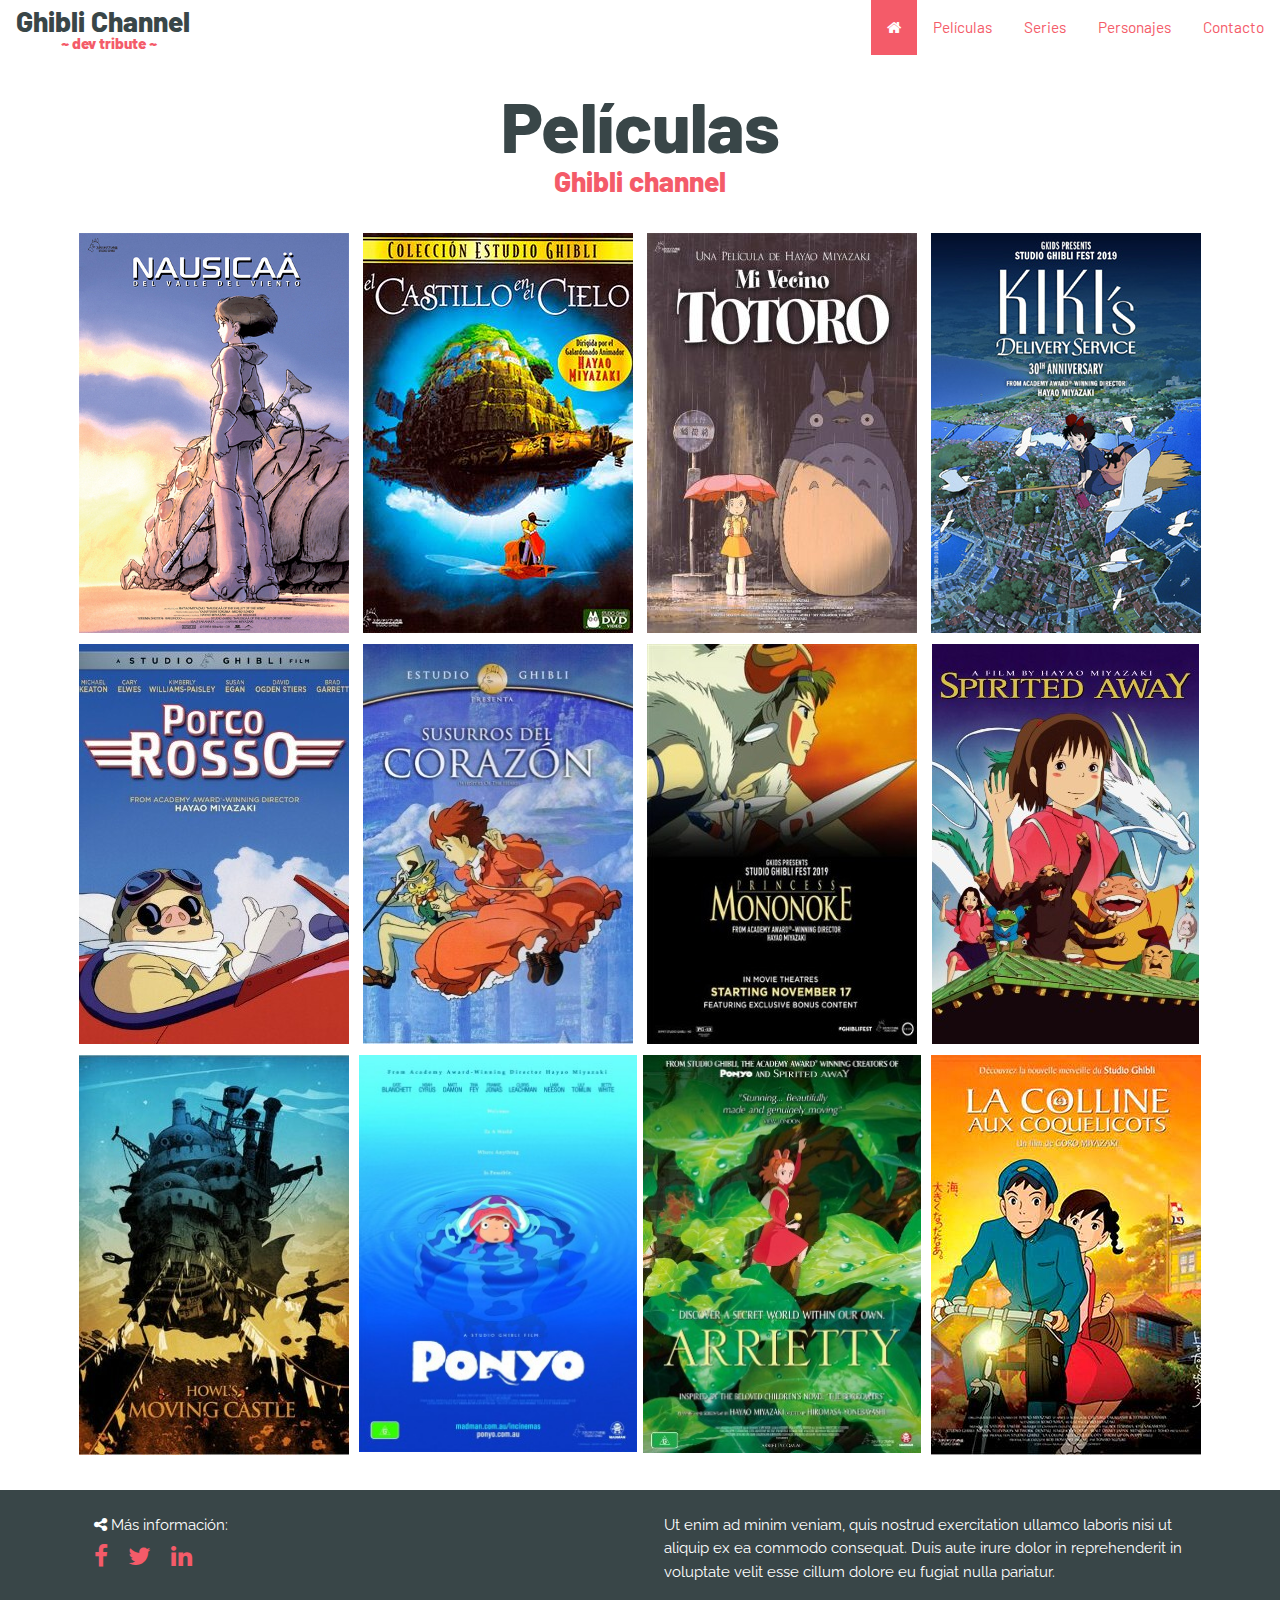
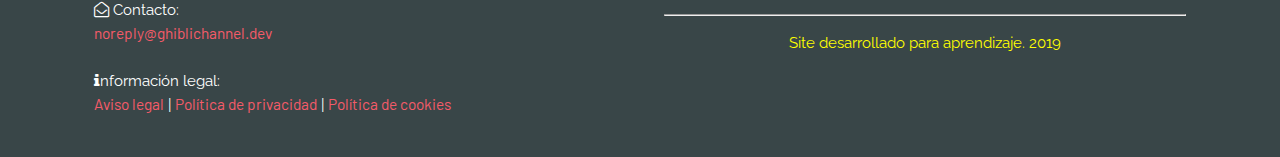
==== index.html @ 2146cb39 "Mojoras página movie" ====
<!DOCTYPE html>
<html lang="es_ES">

<head>
    <meta charset="UTF-8">
    <meta name="viewport" content="width=device-width, initial-scale=1.0">
    <meta name="description" content="Site para práctica 2. Bootcamp fullstack Keepcoding. For Educational Purposes Only" />
    <meta author="Miguel Ángel Cárdenas | Nexus Code">
    <title>Home - Ghibli Channel - A little Tribute For Educational Purposes Only</title>
    <link href="https://fonts.googleapis.com/css?family=Raleway" rel="stylesheet">
    <link href="https://fonts.googleapis.com/css?family=Barlow" rel="stylesheet">
    <link rel="stylesheet" type="text/css" href="assets/css/reset.css">
    <link rel="stylesheet" type="text/css" href="assets/css/app.css">
    <link rel="stylesheet" type="text/css" href="assets/css/nav.css">
    <link rel="stylesheet" type="text/css" href="assets/css/movies-grid.css">
    <link rel="stylesheet" href="https://cdnjs.cloudflare.com/ajax/libs/font-awesome/4.7.0/css/font-awesome.min.css" integrity="sha256-eZrrJcwDc/3uDhsdt61sL2oOBY362qM3lon1gyExkL0=" crossorigin="anonymous" />
    <link rel="icon" type="image/png" href="assets/images/favicon.png">
</head>

<body>
    <nav class="navbar">
        <div class="logo"><a href="index.html" title="Ir a home">Ghibli Channel<span>~ dev tribute ~</span></a></div>

        <input type="checkbox" id="burger-checkbox">
        <label for="burger-checkbox" class="burger-label"></label>

        <ul class="navbar-list">
            <li class="navbar-item"><a href="#" class="active"><i class="fa fa-home" aria-hidden="true"></i></a></li>
            <li class="navbar-item"><a href="#">Películas</a></li>
            <li class="navbar-item"><a href="#">Series</a></li>
            <li class="navbar-item"><a href="#">Personajes</a></li>
            <li class="navbar-item"><a href="#">Contacto</a></li>
        </ul>
    </nav>

    <header>
        <h1 class="pt-10">Películas<span>Ghibli channel</span></h1>
    </header>

    <main>
        <section>
            <div class="container-pics">
              <div class="img-grid index">
                <a href="movie.html" title="Nausicaä del Valle del Viento - 1984"><img src="assets/movies/1.jpg" alt=""></a>
                <a href="movie.html" title="El castillo en el cielo - 1986"><img src="assets/movies/2.jpg" alt=""></a>
                <a href="movie.html" title="Mi vecino Totoro - 1988"><img src="assets/movies/3.jpg" alt=""></a>
                <a href="movie.html" title="Kiki: entregas a domicilio - 1989"><img src="assets/movies/4.jpg" alt=""></a>
                <a href="movie.html" title="Porco Rosso - 1992"><img src="assets/movies/5.jpg" alt=""></a>
                <a href="movie.html" title="Susurros del corazón - 1995"><img src="assets/movies/6.jpg" alt=""></a>
                <a href="movie.html" title="La princesa Mononoke - 1997"><img src="assets/movies/7.jpg" alt=""></a>
                <a href="movie.html" title="El viaje de Chihiro - 2001"><img src="assets/movies/8.jpg" alt=""></a>
                <a href="movie.html" title="El castillo ambulante - 2004"><img src="assets/movies/9.jpg" alt=""></a>
                <a href="movie.html" title="Ponyo en el acantilado - 2008"><img src="assets/movies/10.jpg" alt=""></a>
                <a href="movie.html" title="Arrietty y el mundo de los diminutos - 2010"><img src="assets/movies/11.jpg" alt=""></a>
                <a href="movie.html" title="La colina de las amapolas - 2011"><img src="assets/movies/12.jpg" alt=""></a>
              </div>
            </div>
        </section>
    </main>

    <footer>
        <section>
            <div>
                <h4><i class="fa fa-share-alt" aria-hidden="true"></i> Más información:</h4>
                <ul id="social-list">
                    <li><a href="#"><i class="fa fa-facebook" aria-hidden="true"></i></a></li>
                    <li><a href="#"><i class="fa fa-twitter" aria-hidden="true"></i></a></li>
                    <li><a href="#"><i class="fa fa-linkedin" aria-hidden="true"></i></a></li>
                </ul>
                <br>
                <h4><i class="fa fa-envelope-open-o" aria-hidden="true"></i> Contacto:</h4>
                <p><a href="mailto:noreply@ghiblichannel.dev"> noreply@ghiblichannel.dev</a></p>
                <br>
                <h4><i class="fa fa-info" aria-hidden="true"></i>nformación legal:</h4>
                <p><a href="#">Aviso legal</a>&nbsp;|&nbsp;<a href="#">Política de privacidad</a>&nbsp;|&nbsp;<a href="#">Política de cookies</a></p>
                <p></p>
            </div>
            <div>
                <p>Ut enim ad minim veniam,
                    quis nostrud exercitation ullamco laboris nisi ut aliquip ex ea commodo
                    consequat. Duis aute irure dolor in reprehenderit in voluptate velit esse
                    cillum dolore eu fugiat nulla pariatur. </p>
                <br>
                <hr>
                <p>Site desarrollado para aprendizaje. 2019</p>
            </div>
        </section>
    </footer>
</body>

</html>
---- assets/css/app.css ----
/*
1. Definitions;
2. HTML basics
3. styles
4. movies
5. footer

theme colors tests: https://coolors.co/114b5f-456990-e4fde1-f45b69-6b2737
*/

:root {
  --font-size: 14px;
  --primary-color:  #394648;
  --secondary-color: #456990;
  --highlight-color: #F45B69;
  --highlight-color-hover: #6B2737;
  --bg-color: #fff;
  --max-width: 1140px;
}

/* 2. HTML basics*/

clearfix::after {content: ""; clear: both;display: block;}

body {
  background-color: var(--bg-color);
  color: var(--primary-color);
  font-family: 'Raleway', sans-serif;
  font-size: calc(var(--font-size)*1.1);
  font-weight: 400;
  line-height: 1.5;
}

h1, h2, h3{
  font-family: 'Barlow';
  text-align: center;
  line-height: 100%;
}

h1 {
  font-size: calc(var(--font-size) * 2.8);
  font-weight: 800;
}

h1 span {
  color: var(--highlight-color);
  display: block;
  font-size: calc(var(--font-size)*1.2);
  margin-top: -14px;
}


h2 {
  background-color: var(--secondary-color);
  color: var(--bg-color);
  font-size: calc(var(--font-size)*1.25);
  padding: 1rem; 
  vertical-align: middle;
}

h3 {
  color: var(--secondary-color);
  font-size: calc(var(--font-size)*1.25);
  font-weight: 800;
  padding: 1rem; 
}

@media (min-width: 750px) {
  h1 { font-size: calc(var(--font-size) * 5); }
  h1 span { font-size: calc(var(--font-size) * 2); }
  h2, h3  { font-size: calc(var(--font-size) * 2.5); }
}


a {
  color: var(--highlight-color);
  font-family: 'Barlow';
  text-decoration: none;
}

a:hover {
  color: var(--highlight-hover-color);
}

header, main {
  max-width: var(--max-width);
  margin: 0 auto;
  margin-bottom: 12px;
}


/* 3 My styles */
main {
  margin: 0 auto;
  max-width: var(--max-width);
}

.main-movie section {

  margin-bottom: 4vh;

}

.pt-10 {
  padding-top: 10vh;
}
.div-presentation{
  text-align: center;
}


.div-presentation img{
  width: 100%;
}

.container {
  display: flex;
  flex-direction: column;
  flex-wrap: wrap ;
}


@media (min-width: 640px) {
  .container {
    align-items: stretch;
    align-self:  center;
    flex-direction: row;    
  }

  .container-color {
    background-color: var(--secondary-color);
  }

  .container div {
    flex: 0.5;
    padding: 1.5rem;
  }
}

.a-right {
  text-align: right;
  padding-right: .5rem
}

ul li {
  display:inline;
}

ul#social-list li {
  font-size: calc(var(--font-size)*1.75);
  padding-right: 1rem;
}

ul#breadcrumbs {
  text-align: right;
  padding: .75rem
}

ul#breadcrumbs li+li:before {
  content: "/\00a0";
}

ul#breadcrumbs li:last-child {
  font-weight: 600;
}


/* 4. movies */

.poster {
  text-align: center;
}

.poster img {
    box-shadow: 10px 10px 5px 0px rgba(50, 50, 50, 1);
    border: 2px solid var(--bg-color);
}

@media (min-width: 640px) {
  .poster {
    margin: 24px 0;
  }
}

video {
  width: 100%;
  height: auto;
}

table {
  color: #000;
}

table tr th {
  font-weight: bold;
  text-align: left;
}

/* 5. footer */

footer {
  background-color: var(--primary-color);
  color: var(--bg-color);
  margin-top: 1.5rem;
}

footer section {
  display: flex;
  flex-direction: column;
  margin: 0 auto;
  max-width: var(--max-width);
}

@media (min-width: 640px) {
   footer section {
    flex-direction: row;
  }
}

footer section div {
  flex: 1;
  padding: 1.5rem;
}

footer p:last-child {
  text-align: center;
  color: yellow;
  margin: 1rem 0;
}
---- assets/css/nav.css ----
/* navbar */
/* Adapto el código de clase */

.navbar {
  background-color: var(--bg-color);
  width: 100%;
  position: fixed;
  top: 0;
  z-index: 1;

  display: flex;
  align-items: center;
}

.navbar-list {
  list-style-type: none;
  margin: 0;

  flex: 1 100%;
  display: flex;
  justify-content: flex-end;
}

.navbar-item > a {
  text-decoration: none;
  color: var(--highlight-color);
  padding: 1rem;
  display: block;
}

.navbar-item > a:hover {
  color: var(--bg-color);
  background-color: var(--highlight-color);
  transition: all 1s ease-in;
}

.navbar-item a.active {
  color: var(--bg-color);
  background-color: var(--highlight-color);
}

.logo {
  flex-shrink: 0;
  flex-grow: 1;
  flex: 220px;
  margin-left: 1rem;
}

.logo a {
  color: var(--primary-color);
  font-size: calc(var(--font-size) * 2);
  font-weight: 800;
}

.logo a span {
  color: var(--highlight-color);
  display: block;
  font-size: calc(var(--font-size)*1.1);
  margin-top: -10px;
  text-align: center;
}

#burger-checkbox {
  display: none;
}

@media all and (max-width: 768px) {
  .navbar {
    width: 40%;
  }

  .navbar-list {
    display: none;
    flex-direction: column;
    margin-top: 51px;
    height: 100vh;
    justify-content: flex-start;
    background-color: var(--highlight-color);
    padding-left: 0;
  }
  
  .navbar-list li a {
    color: var(--bg-color);
    text-align: center;
  }

  .navbar .logo {
    position: fixed;
    top: 0;
    left: 0;
    width: 100%;
    text-align: center;
    background-color: var(--bg-color);
    margin: 0;
  }

  .navbar .logo a {
    font-size: calc(var(--font-size) * 1.8);
  }

  #burger-checkbox {
    z-index: 3;
    position: absolute;
    top: 0;
    left: 0;
    width: 51px;
    height: 51px;
    opacity: 0;
  }

  #burger-checkbox:checked ~ .navbar-list {
    display: inherit;
  }
  
  .burger-label {
    z-index: 3;
    position: absolute;
    top: 0;
    left: 0;
    width: 51px;
    height: 51px;
    font-size: 42px;
  }

  .burger-label:before {
    content: "";
    position: absolute;
    background: gray;
    width: 1em;
    height: .15em;
    left: .1em;
    top: .25em;
    box-shadow:
      0 .25em 0 0 gray,
      0 .5em 0 0 gray;
  }  
}
---- assets/css/movies-grid.css ----
/* movies grid  
   fuente: https://codepen.io/d_coll/pen/mpoMJw
*/
.container-pics {
  margin: auto;
  border: var(--bg-color) solid 5px;
  background: var(--bg-color);
}

.container-pics h3 {
  font-size: calc(var(--font-size)*2);
  padding: calc(var(--font-size)*2.5);

}

/* make images fill their container*/
.container-pics img {
  max-width: 100%;
}

.container-pics img:hover {
  box-shadow: 10px 10px 5px 0px rgba(50, 50, 50, 1);
  border: 1px solid var(--bg-color);
  transform: scale(1.5);
}

/* CSS Grid*/
.img-grid {
  align-items: stretch;
  display: grid;
  grid-template-columns: repeat(1, 1fr);
  grid-gap: 5px;
  text-align: center;
}

/* Media Query for changing grid on bigger screens*/

/* Bigger than Phones(tablet) */
@media only screen and (min-width: 750px) {
  .img-grid {
    grid-template-columns: repeat(2, 1fr);
  }
}

/* Bigger than Phones(laptop / desktop) */
@media only screen and (min-width: 970px) {
  .img-grid {
    grid-template-columns: repeat(4, 1fr);
  }
}


/* Ver https://codepen.io/shimdim/pen/NjyNNb; */
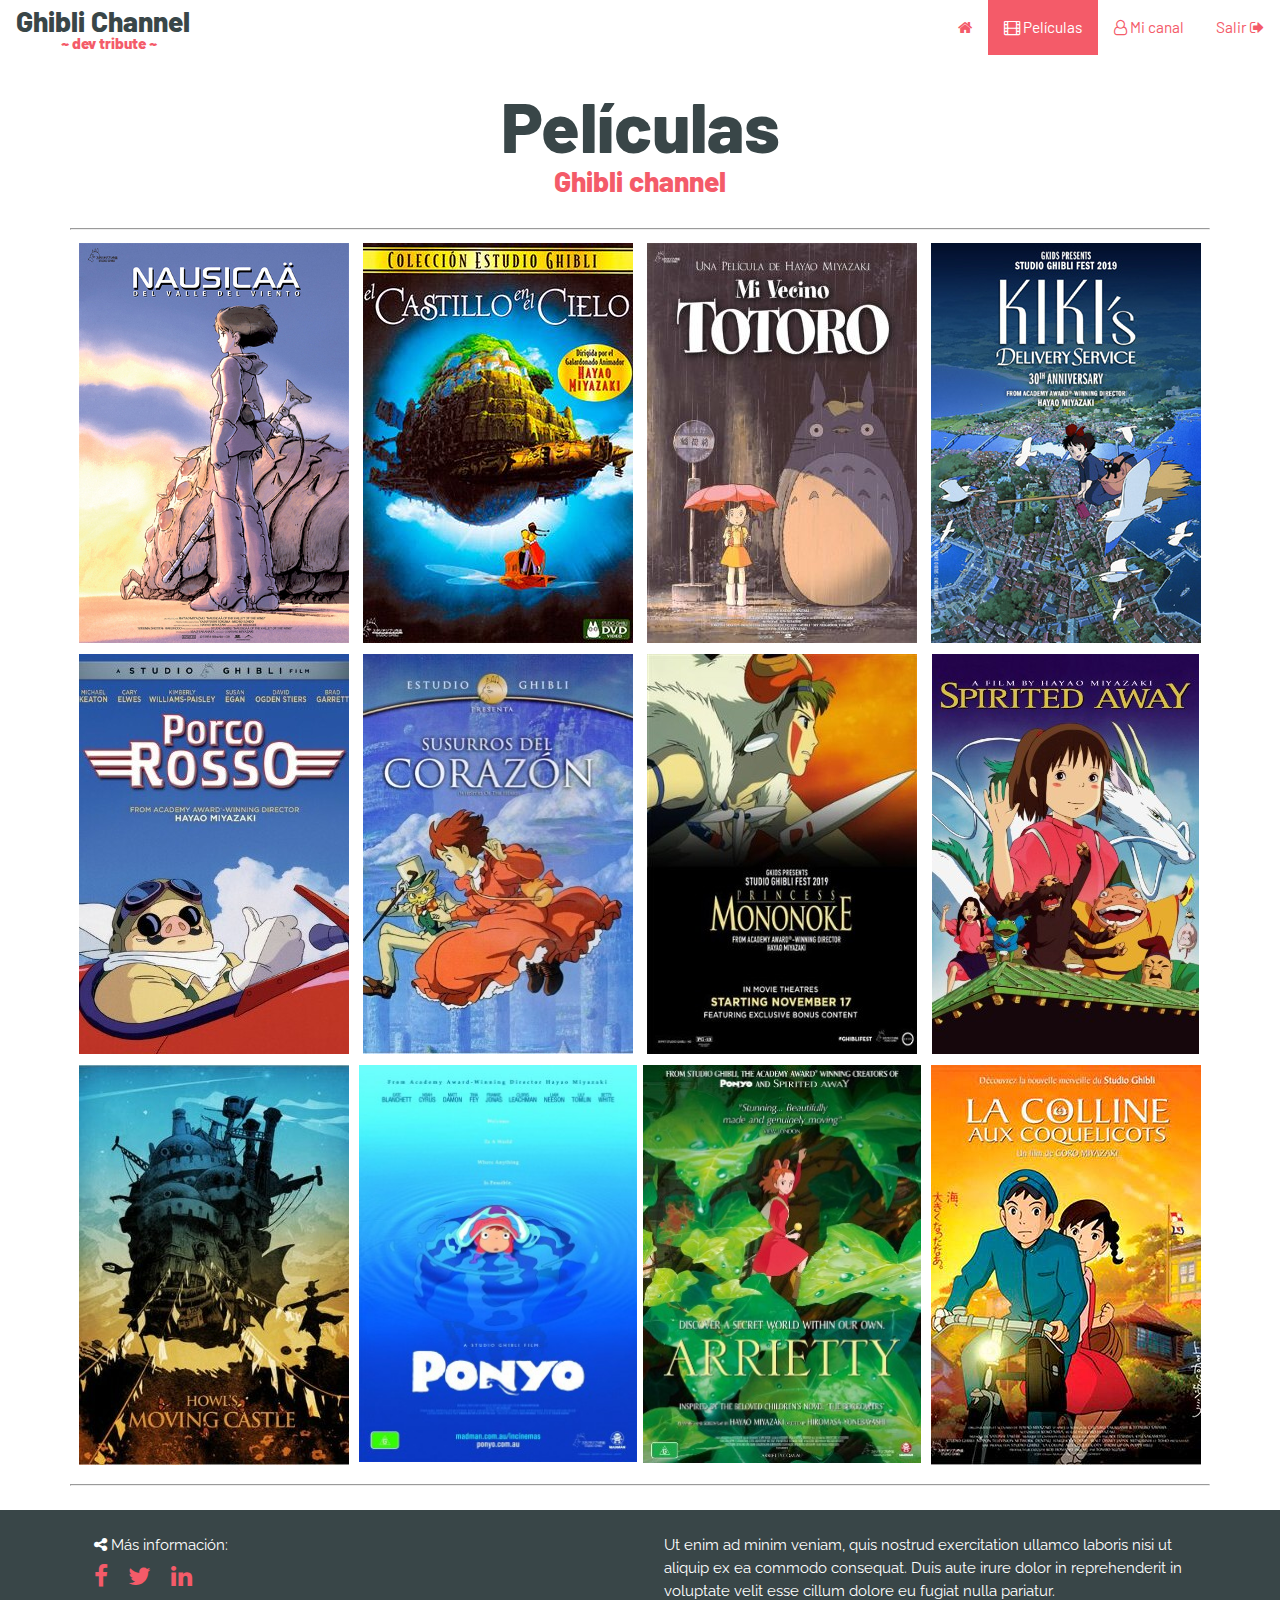
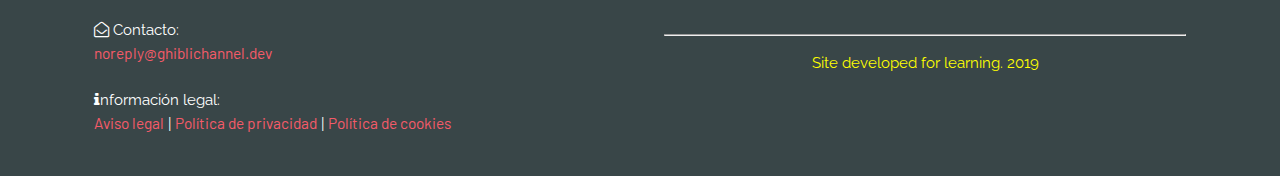
==== commit 5e6f0a3a: "ajuestes menores, ppalmente en menú" ====
--- a/index.html
+++ b/index.html
@@ -25,20 +25,22 @@
         <label for="burger-checkbox" class="burger-label"></label>
 
         <ul class="navbar-list">
-            <li class="navbar-item"><a href="#" class="active"><i class="fa fa-home" aria-hidden="true"></i></a></li>
-            <li class="navbar-item"><a href="#">Películas</a></li>
-            <li class="navbar-item"><a href="#">Series</a></li>
-            <li class="navbar-item"><a href="#">Personajes</a></li>
-            <li class="navbar-item"><a href="#">Contacto</a></li>
-        </ul>
+            <li class="navbar-item"><a href="index.html"><i class="fa fa-home" aria-hidden="true"></i></a></li>
+            <li class="navbar-item"><a href="#" class="active"><i class="fa fa-film" aria-hidden="true"></i> Películas</a></li>
+            <li class="navbar-item"><a href="#"><i class="fa fa-user-o" aria-hidden="true"></i> Mi canal</a></li>
+            <li class="navbar-item"><a href="login.html" title="Cerrar sesión">Salir <i class="fa fa-sign-out" aria-hidden="true"></i> </a></li>
+        </ul> 
     </nav>
 
     <header>
         <h1 class="pt-10">Películas<span>Ghibli channel</span></h1>
+
+        <p></p>
     </header>
 
     <main>
         <section>
+            <hr>
             <div class="container-pics">
               <div class="img-grid index">
                 <a href="movie.html" title="Nausicaä del Valle del Viento - 1984"><img src="assets/movies/1.jpg" alt=""></a>
@@ -55,6 +57,8 @@
                 <a href="movie.html" title="La colina de las amapolas - 2011"><img src="assets/movies/12.jpg" alt=""></a>
               </div>
             </div>
+            <hr>
+            
         </section>
     </main>
 
@@ -82,7 +86,7 @@
                     cillum dolore eu fugiat nulla pariatur. </p>
                 <br>
                 <hr>
-                <p>Site desarrollado para aprendizaje. 2019</p>
+                <p>Site developed for learning. 2019</p>
             </div>
         </section>
     </footer>
--- a/assets/css/app.css
+++ b/assets/css/app.css
@@ -72,6 +72,12 @@
   h2, h3  { font-size: calc(var(--font-size) * 2.5); }
 }
 
+@media (max-width: 970px) {
+
+  hr {display: none;}
+}
+
+
 
 a {
   color: var(--highlight-color);
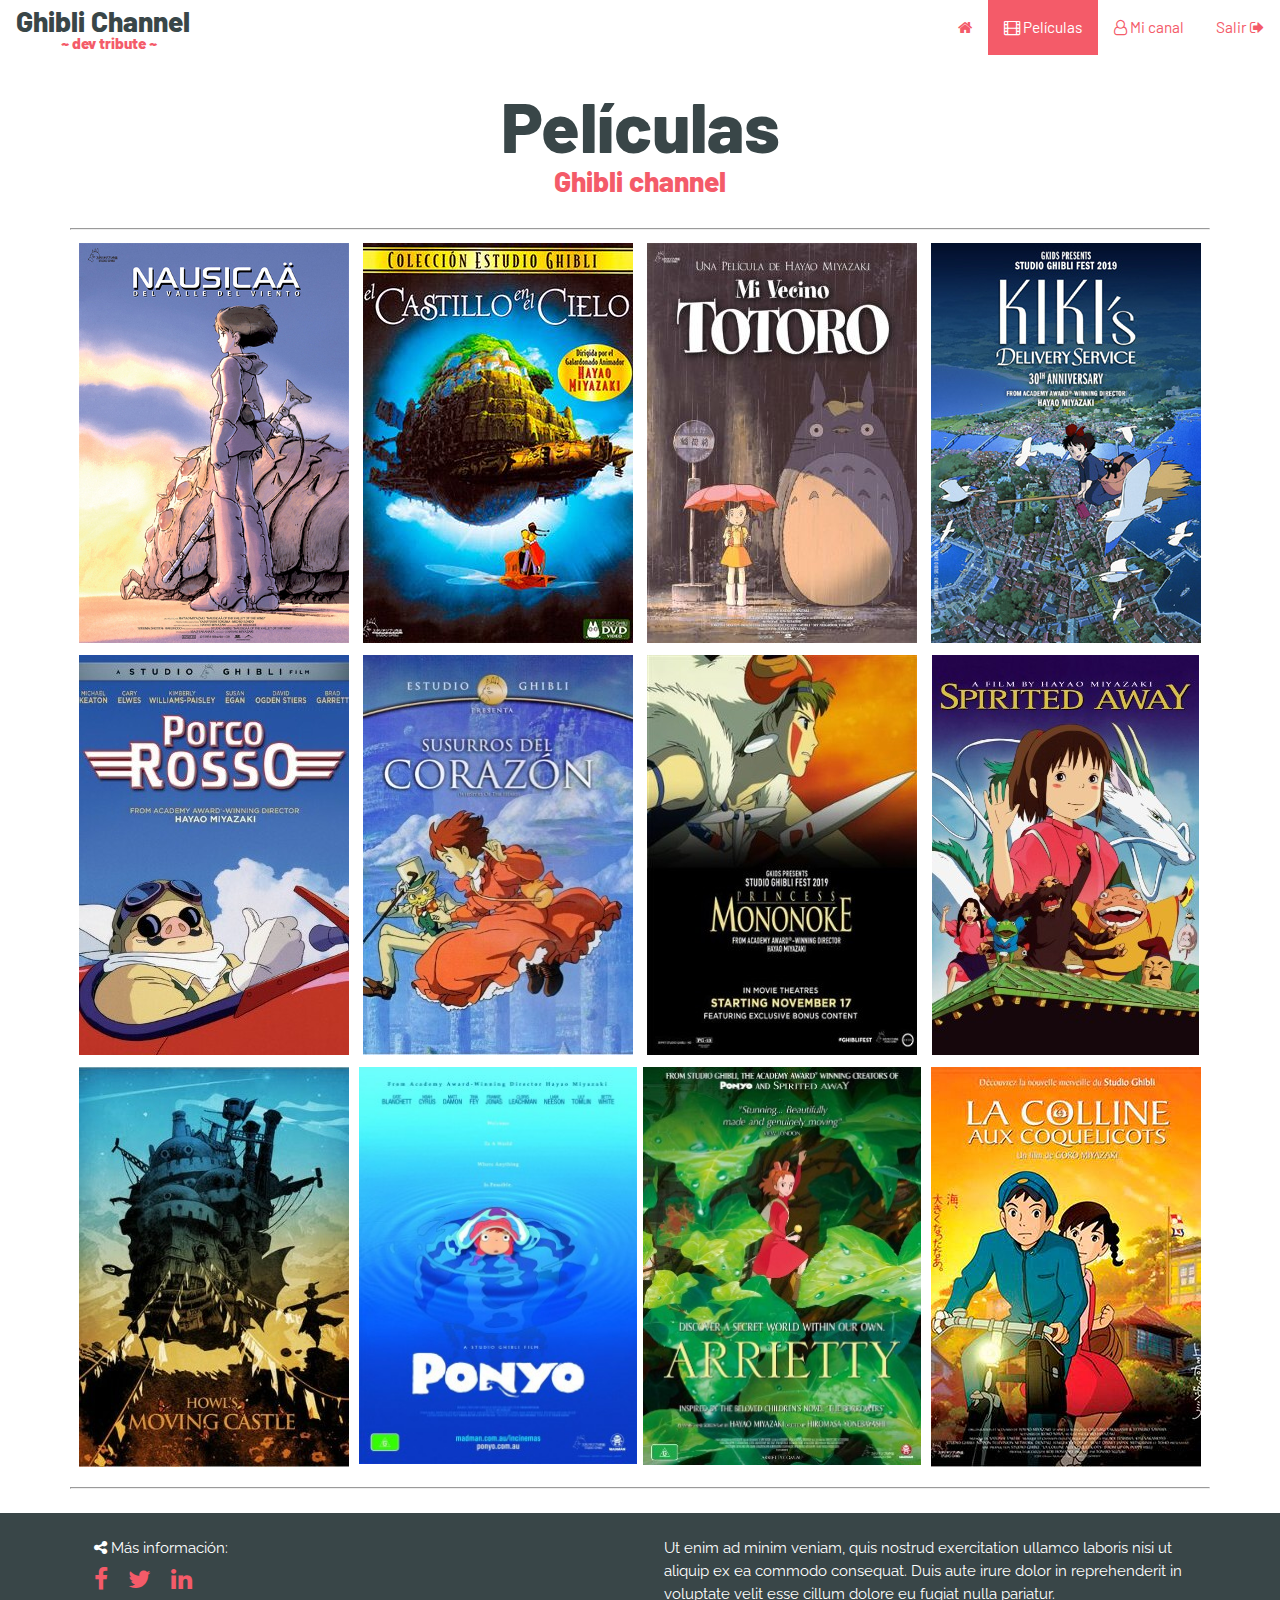
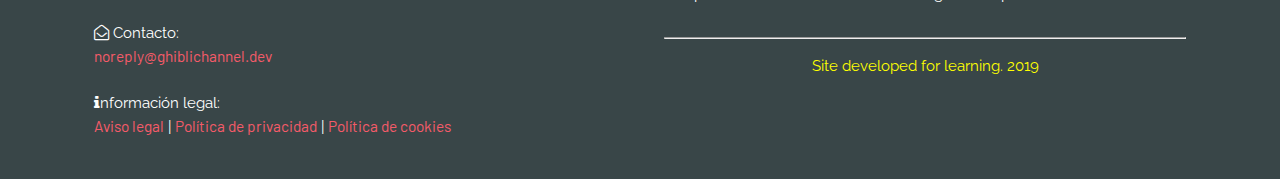
==== commit 05de283c: "efecto hover en grid de películas" ====
--- a/index.html
+++ b/index.html
@@ -20,48 +20,77 @@
 <body>
     <nav class="navbar">
         <div class="logo"><a href="index.html" title="Ir a home">Ghibli Channel<span>~ dev tribute ~</span></a></div>
-
         <input type="checkbox" id="burger-checkbox">
         <label for="burger-checkbox" class="burger-label"></label>
-
         <ul class="navbar-list">
             <li class="navbar-item"><a href="index.html"><i class="fa fa-home" aria-hidden="true"></i></a></li>
             <li class="navbar-item"><a href="#" class="active"><i class="fa fa-film" aria-hidden="true"></i> Películas</a></li>
             <li class="navbar-item"><a href="#"><i class="fa fa-user-o" aria-hidden="true"></i> Mi canal</a></li>
             <li class="navbar-item"><a href="login.html" title="Cerrar sesión">Salir <i class="fa fa-sign-out" aria-hidden="true"></i> </a></li>
-        </ul> 
+        </ul>
     </nav>
-
     <header>
         <h1 class="pt-10">Películas<span>Ghibli channel</span></h1>
-
         <p></p>
     </header>
-
     <main>
         <section>
             <hr>
             <div class="container-pics">
-              <div class="img-grid index">
-                <a href="movie.html" title="Nausicaä del Valle del Viento - 1984"><img src="assets/movies/1.jpg" alt=""></a>
-                <a href="movie.html" title="El castillo en el cielo - 1986"><img src="assets/movies/2.jpg" alt=""></a>
-                <a href="movie.html" title="Mi vecino Totoro - 1988"><img src="assets/movies/3.jpg" alt=""></a>
-                <a href="movie.html" title="Kiki: entregas a domicilio - 1989"><img src="assets/movies/4.jpg" alt=""></a>
-                <a href="movie.html" title="Porco Rosso - 1992"><img src="assets/movies/5.jpg" alt=""></a>
-                <a href="movie.html" title="Susurros del corazón - 1995"><img src="assets/movies/6.jpg" alt=""></a>
-                <a href="movie.html" title="La princesa Mononoke - 1997"><img src="assets/movies/7.jpg" alt=""></a>
-                <a href="movie.html" title="El viaje de Chihiro - 2001"><img src="assets/movies/8.jpg" alt=""></a>
-                <a href="movie.html" title="El castillo ambulante - 2004"><img src="assets/movies/9.jpg" alt=""></a>
-                <a href="movie.html" title="Ponyo en el acantilado - 2008"><img src="assets/movies/10.jpg" alt=""></a>
-                <a href="movie.html" title="Arrietty y el mundo de los diminutos - 2010"><img src="assets/movies/11.jpg" alt=""></a>
-                <a href="movie.html" title="La colina de las amapolas - 2011"><img src="assets/movies/12.jpg" alt=""></a>
-              </div>
+                <div class="img-grid index">
+                    <div class="movie">
+                        <a href="movie.html" title=""><img src="assets/movies/1.jpg" alt=""></a>
+                        <div class="movie-info"><span>Nausicaä del Valle del Viento (1984)</span> <br> Apta para todos los públicos<br></div>
+                    </div>
+                    <div class="movie">
+                        <a href="movie.html" title=""><img src="assets/movies/2.jpg" alt=""></a>
+                        <div class="movie-info"><span>El castillo en el cielo (1986))</span> <br> Apta para todos los públicos<br></div>
+                    </div>
+                    <div class="movie">
+                        <a href="movie.html" title=""><img src="assets/movies/3.jpg" alt=""></a>
+                        <div class="movie-info"><span>Mi vecino Totoro (1988)</span> <br> Apta para todos los públicos<br></div>
+                    </div>
+                    <div class="movie">
+                        <a href="movie.html" title=""><img src="assets/movies/4.jpg" alt=""></a>
+                        <div class="movie-info"><span>Kiki: entregas a domicilio (1989)</span> <br> Apta para todos los públicos<br></div>
+                    </div>
+                    <div class="movie">
+                        <a href="movie.html" title=""><img src="assets/movies/5.jpg" alt=""></a>
+                        <div class="movie-info"><span>Porco Rosso (1992)</span> <br> Apta para todos los públicos<br></div>
+                    </div>
+                    <div class="movie">
+                        <a href="movie.html" title=""><img src="assets/movies/6.jpg" alt=""></a>
+                        <div class="movie-info"><span>Susurros del corazón (1995)</span> <br> Apta para todos los públicos<br></div>
+                    </div>
+                    <div class="movie">
+                        <a href="movie.html" title=""><img src="assets/movies/7.jpg" alt=""></a>
+                        <div class="movie-info"><span>La princesa Mononoke (1997)</span> <br> Apta para todos los públicos<br></div>
+                    </div>
+                    <div class="movie">
+                        <a href="movie.html" title=""><img src="assets/movies/8.jpg" alt=""></a>
+                        <div class="movie-info"><span>El viaje de Chihiro (2001)</span> <br> Apta para todos los públicos<br></div>
+                    </div>
+                    <div class="movie">
+                        <a href="movie.html" title=""><img src="assets/movies/9.jpg" alt=""></a>
+                        <div class="movie-info"><span>El castillo ambulante (2004)</span> <br> Apta para todos los públicos<br></div>
+                    </div>
+                    <div class="movie">
+                        <a href="movie.html" title=""><img src="assets/movies/10.jpg" alt=""></a>
+                        <div class="movie-info"><span>Ponyo en el acantilado (2008)</span> <br> Apta para todos los públicos<br></div>
+                    </div>
+                    <div class="movie">
+                        <a href="movie.html" title=""><img src="assets/movies/11.jpg" alt=""></a>
+                            <div class="movie-info"><span>Arrietty y el mundo de los diminutos (2010)</span> <br> Apta para todos los públicos<br></div>
+                        </div>
+                    <div class="movie">
+                        <a href="movie.html" title=""><img src="assets/movies/12.jpg" alt=""></a>
+                        <div class="movie-info"><span>Arrietty y el mundo de los diminutos (2011)</span> <br> Apta para todos los públicos<br></div>
+                    </div>
+                </div>
             </div>
             <hr>
-            
         </section>
     </main>
-
     <footer>
         <section>
             <div>
--- a/assets/css/app.css
+++ b/assets/css/app.css
@@ -6,7 +6,7 @@
 4. movies
 5. footer
 
-theme colors tests: https://coolors.co/114b5f-456990-e4fde1-f45b69-6b2737
+theme colors: https://coolors.co/114b5f-456990-e4fde1-f45b69-6b2737
 */
 
 :root {
--- a/assets/css/movies-grid.css
+++ b/assets/css/movies-grid.css
@@ -19,11 +19,11 @@
   max-width: 100%;
 }
 
-.container-pics img:hover {
+/*.container-pics img:hover {
   box-shadow: 10px 10px 5px 0px rgba(50, 50, 50, 1);
   border: 1px solid var(--bg-color);
   transform: scale(1.5);
-}
+}*/
 
 /* CSS Grid*/
 .img-grid {
@@ -50,5 +50,43 @@
   }
 }
 
+.movie {
+    position: relative;
+}
+
+.movie-info {
+  bottom: 0;
+  background: rgba(255, 255, 255, .4); /* var(--secondary-color);*/
+  display: none;
+  position: absolute;
+  text-align: left;
+  text-shadow: 1px 1px 2px black; 
+}
+
+.movie-info span{
+  color: var(--highlight-color);
+  font-size: calc(var(--font-size)*1.1);
+  width: inherit;
+}
+
+.movie:hover {
+  /*border: 1px solid var(--bg-color);*/
+  transform: scale(1.2);
+  z-index: 1;
+}
+
+.movie:hover .movie-info {
+  display: inherit;
+  bottom: 0;
+  padding: 24px;
+  position: absolute;
+  width: inherit;
+}
+
+
+.movie:hover img {
+  box-shadow: 10px 10px 5px 0px rgba(50, 50, 50, 1);
+  transform: scale(1.2);
+}
 
 /* Ver https://codepen.io/shimdim/pen/NjyNNb; */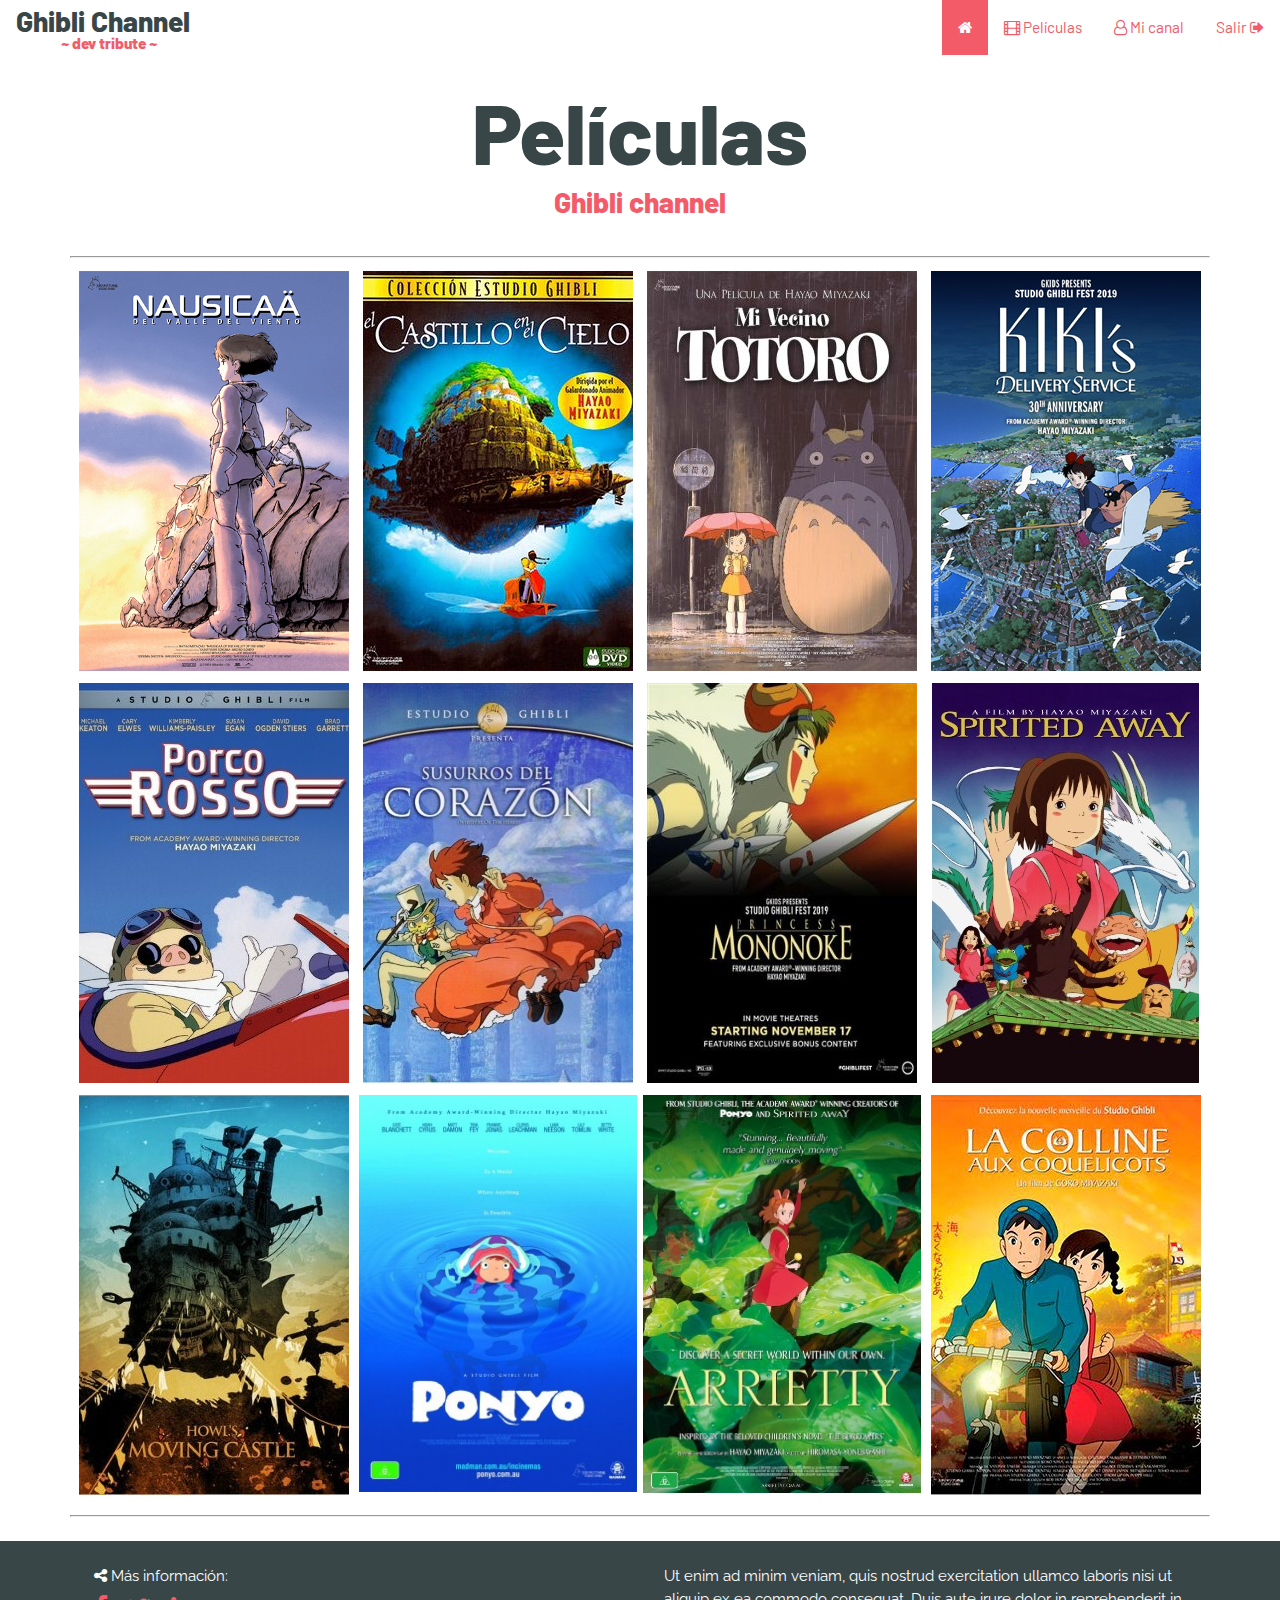
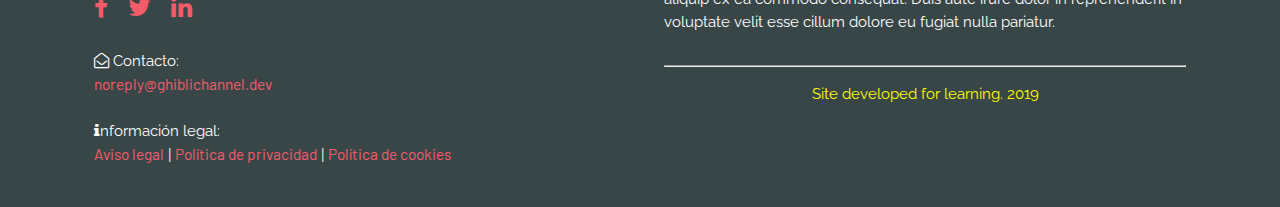
==== commit 70643aca: "Animaciones. Se ha perdido estilo de imagenes de grid" ====
--- a/index.html
+++ b/index.html
@@ -23,21 +23,21 @@
         <input type="checkbox" id="burger-checkbox">
         <label for="burger-checkbox" class="burger-label"></label>
         <ul class="navbar-list">
-            <li class="navbar-item"><a href="index.html"><i class="fa fa-home" aria-hidden="true"></i></a></li>
-            <li class="navbar-item"><a href="#" class="active"><i class="fa fa-film" aria-hidden="true"></i> Películas</a></li>
+            <li class="navbar-item"><a href="index.html" class="active"><i class="fa fa-home" aria-hidden="true"></i></a></li>
+            <li class="navbar-item"><a href="#"><i class="fa fa-film" aria-hidden="true"></i> Películas</a></li>
             <li class="navbar-item"><a href="#"><i class="fa fa-user-o" aria-hidden="true"></i> Mi canal</a></li>
             <li class="navbar-item"><a href="login.html" title="Cerrar sesión">Salir <i class="fa fa-sign-out" aria-hidden="true"></i> </a></li>
         </ul>
     </nav>
     <header>
-        <h1 class="pt-10">Películas<span>Ghibli channel</span></h1>
+        <h1 class="animate-left pt-10">Películas<span>Ghibli channel</span></h1>
         <p></p>
     </header>
     <main>
         <section>
             <hr>
-            <div class="container-pics">
-                <div class="img-grid index">
+            <div class="container-movies">
+                <div class="movies-grid index">
                     <div class="movie">
                         <a href="movie.html" title=""><img src="assets/movies/1.jpg" alt=""></a>
                         <div class="movie-info"><span>Nausicaä del Valle del Viento (1984)</span> <br> Apta para todos los públicos<br></div>
--- a/assets/css/app.css
+++ b/assets/css/app.css
@@ -39,7 +39,7 @@
 }
 
 h1 {
-  font-size: calc(var(--font-size) * 2.8);
+  font-size: calc(var(--font-size)*2.8);
   font-weight: 800;
 }
 
@@ -49,7 +49,6 @@
   font-size: calc(var(--font-size)*1.2);
   margin-top: -14px;
 }
-
 
 h2 {
   background-color: var(--secondary-color);
@@ -67,16 +66,15 @@
 }
 
 @media (min-width: 750px) {
-  h1 { font-size: calc(var(--font-size) * 5); }
-  h1 span { font-size: calc(var(--font-size) * 2); }
-  h2, h3  { font-size: calc(var(--font-size) * 2.5); }
+  h1 { font-size: calc(var(--font-size)*6); }
+  h1 span { font-size: calc(var(--font-size)*2); }
+  h2, h3  { font-size: calc(var(--font-size)*2.5); }
 }
 
 @media (max-width: 970px) {
 
   hr {display: none;}
 }
-
 
 
 a {
@@ -115,7 +113,6 @@
   text-align: center;
 }
 
-
 .div-presentation img{
   width: 100%;
 }
@@ -125,7 +122,6 @@
   flex-direction: column;
   flex-wrap: wrap ;
 }
-
 
 @media (min-width: 640px) {
   .container {
@@ -171,7 +167,6 @@
   font-weight: 600;
 }
 
-
 /* 4. movies */
 
 .poster {
@@ -201,6 +196,41 @@
 table tr th {
   font-weight: bold;
   text-align: left;
+}
+
+/* animations */
+.animate-left {
+    position: relative;
+    animation: animateleft 1.4s
+}
+
+@keyframes animateleft {
+    from {
+        left: -300px;
+        opacity: 0
+    }
+
+    to {
+        left: 0;
+        opacity: 1
+    }
+}
+
+.animate-right {
+    animation: animateright 1.4s;
+    position: relative;
+}
+
+@keyframes animateright {
+    from {
+        right: -300px;
+        opacity: 0
+    }
+
+    to {
+        right: 0;
+        opacity: 1
+    }
 }
 
 /* 5. footer */
--- a/assets/css/movies-grid.css
+++ b/assets/css/movies-grid.css
@@ -2,31 +2,26 @@
 /* movies grid  
    fuente: https://codepen.io/d_coll/pen/mpoMJw
 */
-.container-pics {
+.container-movies {
   margin: auto;
   border: var(--bg-color) solid 5px;
   background: var(--bg-color);
 }
 
-.container-pics h3 {
+.container-movies h3 {
   font-size: calc(var(--font-size)*2);
   padding: calc(var(--font-size)*2.5);
 
 }
 
 /* make images fill their container*/
-.container-pics img {
+.container-movies img {
   max-width: 100%;
 }
 
-/*.container-pics img:hover {
-  box-shadow: 10px 10px 5px 0px rgba(50, 50, 50, 1);
-  border: 1px solid var(--bg-color);
-  transform: scale(1.5);
-}*/
 
 /* CSS Grid*/
-.img-grid {
+.movies-grid {
   align-items: stretch;
   display: grid;
   grid-template-columns: repeat(1, 1fr);
@@ -38,14 +33,14 @@
 
 /* Bigger than Phones(tablet) */
 @media only screen and (min-width: 750px) {
-  .img-grid {
+  .movies-grid {
     grid-template-columns: repeat(2, 1fr);
   }
 }
 
 /* Bigger than Phones(laptop / desktop) */
 @media only screen and (min-width: 970px) {
-  .img-grid {
+  .movies-grid {
     grid-template-columns: repeat(4, 1fr);
   }
 }
@@ -60,13 +55,12 @@
   display: none;
   position: absolute;
   text-align: left;
-  text-shadow: 1px 1px 2px black; 
+  text-shadow: 1px 1px 2px #fff; 
 }
 
 .movie-info span{
   color: var(--highlight-color);
   font-size: calc(var(--font-size)*1.1);
-  width: inherit;
 }
 
 .movie:hover {
@@ -83,7 +77,6 @@
   width: inherit;
 }
 
-
 .movie:hover img {
   box-shadow: 10px 10px 5px 0px rgba(50, 50, 50, 1);
   transform: scale(1.2);
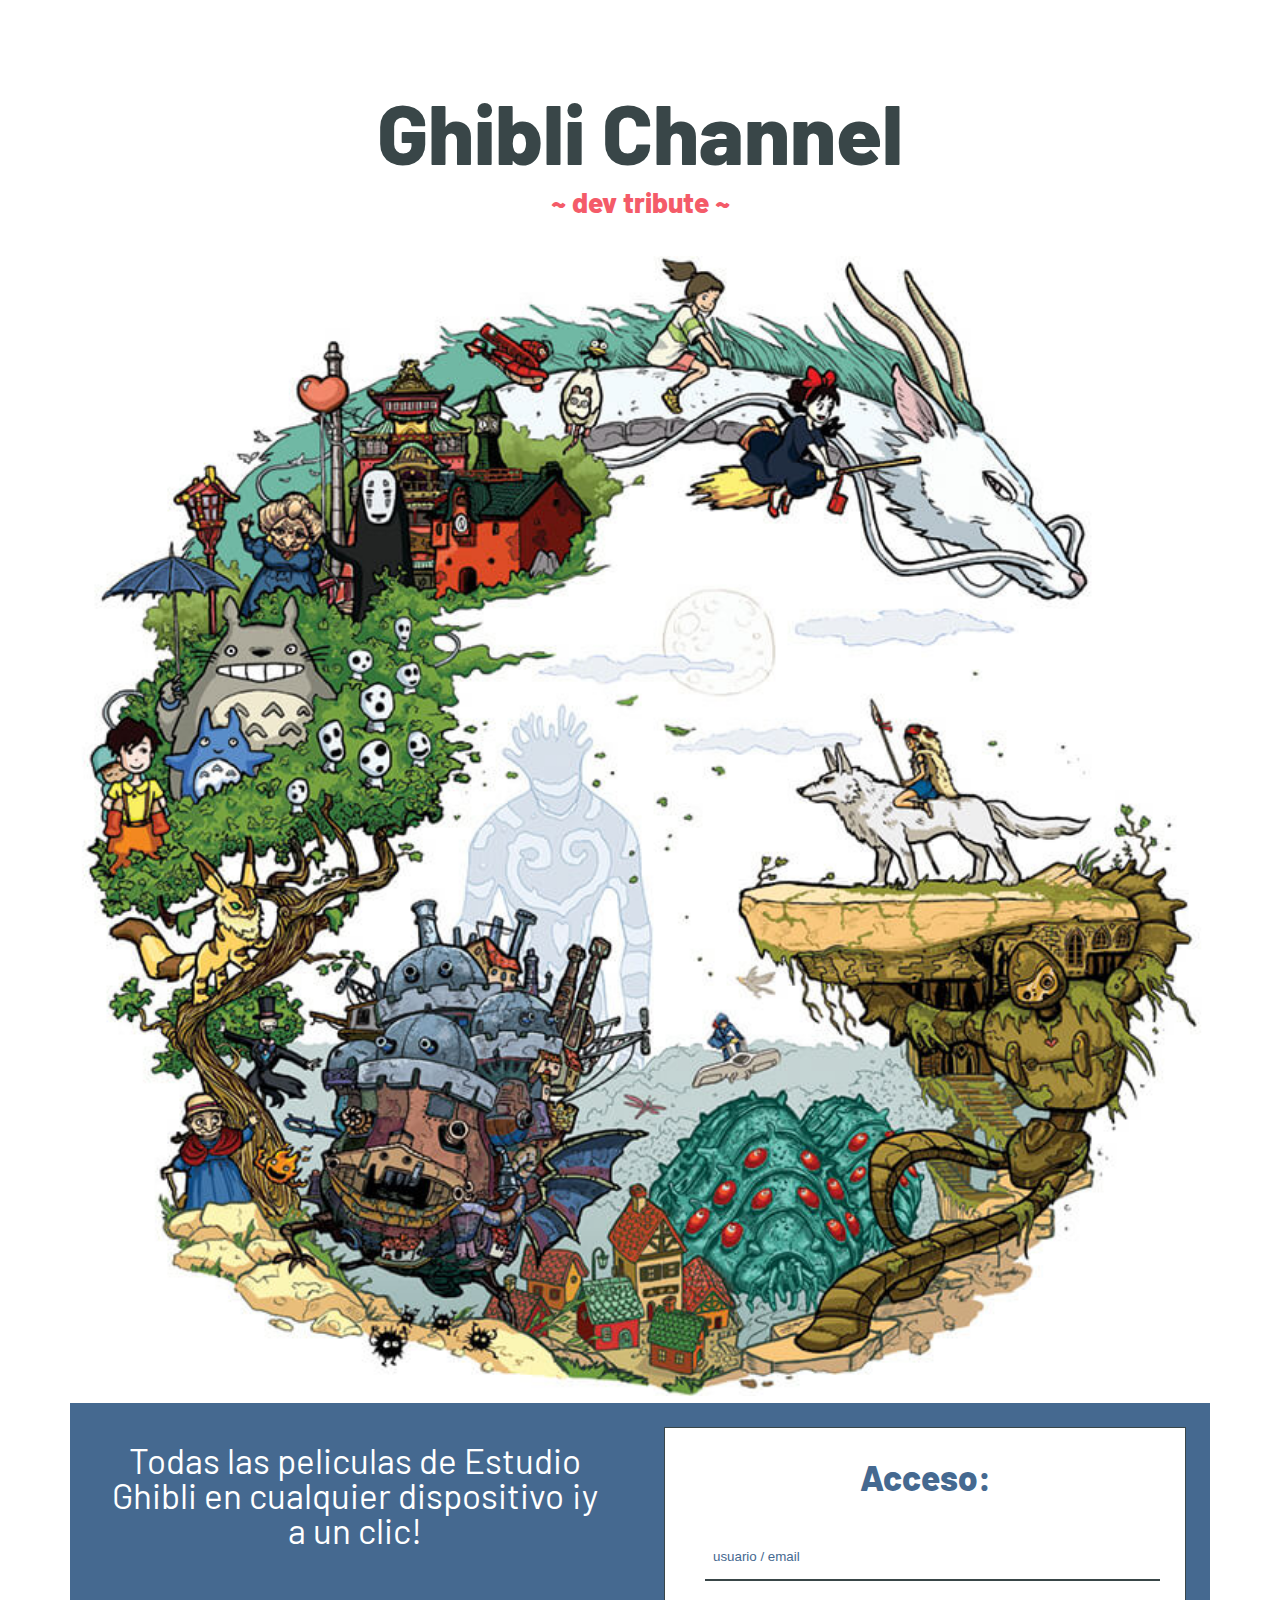
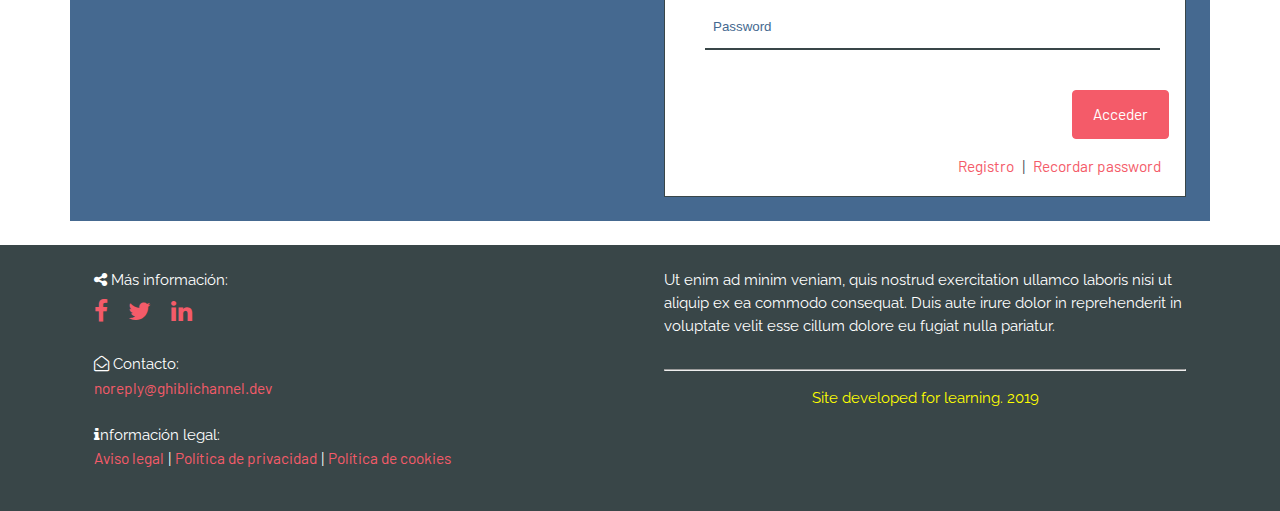
==== commit e2e6b2fc: "REnombrado de ficheros e indexación" ====
--- a/index.html
+++ b/index.html
@@ -6,95 +6,61 @@
     <meta name="viewport" content="width=device-width, initial-scale=1.0">
     <meta name="description" content="Site para práctica 2. Bootcamp fullstack Keepcoding. For Educational Purposes Only" />
     <meta author="Miguel Ángel Cárdenas | Nexus Code">
-    <title>Home - Ghibli Channel - A little Tribute For Educational Purposes Only</title>
+    <title>Ghibli Channel - A little Tribute For Educational Purposes Only</title>
     <link href="https://fonts.googleapis.com/css?family=Raleway" rel="stylesheet">
     <link href="https://fonts.googleapis.com/css?family=Barlow" rel="stylesheet">
     <link rel="stylesheet" type="text/css" href="assets/css/reset.css">
     <link rel="stylesheet" type="text/css" href="assets/css/app.css">
-    <link rel="stylesheet" type="text/css" href="assets/css/nav.css">
-    <link rel="stylesheet" type="text/css" href="assets/css/movies-grid.css">
+    <link rel="stylesheet" type="text/css" href="assets/css/form.css">
     <link rel="stylesheet" href="https://cdnjs.cloudflare.com/ajax/libs/font-awesome/4.7.0/css/font-awesome.min.css" integrity="sha256-eZrrJcwDc/3uDhsdt61sL2oOBY362qM3lon1gyExkL0=" crossorigin="anonymous" />
     <link rel="icon" type="image/png" href="assets/images/favicon.png">
 </head>
 
 <body>
-    <nav class="navbar">
-        <div class="logo"><a href="index.html" title="Ir a home">Ghibli Channel<span>~ dev tribute ~</span></a></div>
-        <input type="checkbox" id="burger-checkbox">
-        <label for="burger-checkbox" class="burger-label"></label>
-        <ul class="navbar-list">
-            <li class="navbar-item"><a href="index.html" class="active"><i class="fa fa-home" aria-hidden="true"></i></a></li>
-            <li class="navbar-item"><a href="#"><i class="fa fa-film" aria-hidden="true"></i> Películas</a></li>
-            <li class="navbar-item"><a href="#"><i class="fa fa-user-o" aria-hidden="true"></i> Mi canal</a></li>
-            <li class="navbar-item"><a href="login.html" title="Cerrar sesión">Salir <i class="fa fa-sign-out" aria-hidden="true"></i> </a></li>
-        </ul>
-    </nav>
     <header>
-        <h1 class="animate-left pt-10">Películas<span>Ghibli channel</span></h1>
-        <p></p>
+        <h1 class="animate-left pt-10">Ghibli Channel</h1>
+        <h1 class="animate-right"><span>~ dev tribute ~</span></h1>
     </header>
     <main>
-        <section>
-            <hr>
-            <div class="container-movies">
-                <div class="movies-grid index">
-                    <div class="movie">
-                        <a href="movie.html" title=""><img src="assets/movies/1.jpg" alt=""></a>
-                        <div class="movie-info"><span>Nausicaä del Valle del Viento (1984)</span> <br> Apta para todos los públicos<br></div>
-                    </div>
-                    <div class="movie">
-                        <a href="movie.html" title=""><img src="assets/movies/2.jpg" alt=""></a>
-                        <div class="movie-info"><span>El castillo en el cielo (1986))</span> <br> Apta para todos los públicos<br></div>
-                    </div>
-                    <div class="movie">
-                        <a href="movie.html" title=""><img src="assets/movies/3.jpg" alt=""></a>
-                        <div class="movie-info"><span>Mi vecino Totoro (1988)</span> <br> Apta para todos los públicos<br></div>
-                    </div>
-                    <div class="movie">
-                        <a href="movie.html" title=""><img src="assets/movies/4.jpg" alt=""></a>
-                        <div class="movie-info"><span>Kiki: entregas a domicilio (1989)</span> <br> Apta para todos los públicos<br></div>
-                    </div>
-                    <div class="movie">
-                        <a href="movie.html" title=""><img src="assets/movies/5.jpg" alt=""></a>
-                        <div class="movie-info"><span>Porco Rosso (1992)</span> <br> Apta para todos los públicos<br></div>
-                    </div>
-                    <div class="movie">
-                        <a href="movie.html" title=""><img src="assets/movies/6.jpg" alt=""></a>
-                        <div class="movie-info"><span>Susurros del corazón (1995)</span> <br> Apta para todos los públicos<br></div>
-                    </div>
-                    <div class="movie">
-                        <a href="movie.html" title=""><img src="assets/movies/7.jpg" alt=""></a>
-                        <div class="movie-info"><span>La princesa Mononoke (1997)</span> <br> Apta para todos los públicos<br></div>
-                    </div>
-                    <div class="movie">
-                        <a href="movie.html" title=""><img src="assets/movies/8.jpg" alt=""></a>
-                        <div class="movie-info"><span>El viaje de Chihiro (2001)</span> <br> Apta para todos los públicos<br></div>
-                    </div>
-                    <div class="movie">
-                        <a href="movie.html" title=""><img src="assets/movies/9.jpg" alt=""></a>
-                        <div class="movie-info"><span>El castillo ambulante (2004)</span> <br> Apta para todos los públicos<br></div>
-                    </div>
-                    <div class="movie">
-                        <a href="movie.html" title=""><img src="assets/movies/10.jpg" alt=""></a>
-                        <div class="movie-info"><span>Ponyo en el acantilado (2008)</span> <br> Apta para todos los públicos<br></div>
-                    </div>
-                    <div class="movie">
-                        <a href="movie.html" title=""><img src="assets/movies/11.jpg" alt=""></a>
-                            <div class="movie-info"><span>Arrietty y el mundo de los diminutos (2010)</span> <br> Apta para todos los públicos<br></div>
-                        </div>
-                    <div class="movie">
-                        <a href="movie.html" title=""><img src="assets/movies/12.jpg" alt=""></a>
-                        <div class="movie-info"><span>Arrietty y el mundo de los diminutos (2011)</span> <br> Apta para todos los públicos<br></div>
-                    </div>
-                </div>
+        <section class="div-presentation">
+            <picture>
+                <source media="(min-width: 650px)" srcset="assets/images/login.jpg">
+                <source media="(max-width: 640px)" srcset="assets/images/login-640.jpg">
+                <source media="(max-width: 480px)" srcset="assets/images/login-480.jpg">
+                <img src="assets/images/login-480.jpg" alt="Ghibli Channel - A little Tribute For Educational Purposes Only">
+            </picture>             
+        </section>
+        <section class="container container-color">
+            <div>
+                <h2>Todas las peliculas de Estudio Ghibli en cualquier dispositivo ¡y a un clic!</h2>
             </div>
-            <hr>
-        </section>
+
+            <div>
+                <form>
+                    <h3>Acceso:</h3>
+                    <fieldset>
+                        <input type="email" placeholder="usuario / email" />
+                        <input type="password" placeholder="Password" />
+                    </fieldset>
+                    <fieldset>
+                        <!-- <input type="submit" name="Acceder"> -->
+                        <a href="movies.html" class="btn">Acceder</a>
+                    </fieldset>
+                    <fieldset>
+                        <p class="a-right">
+                            <a href="404.html" title="Regístrese en nuestro canal!">Registro</a>&nbsp;&nbsp;|&nbsp;&nbsp;<a href="404.html" title="Acceda para recuperar su password">Recordar password</a>
+                        </p>
+                    </fieldset>
+                </form>
+            </div>
+
+        </section>        
     </main>
+
     <footer>
         <section>
             <div>
-                <h4><i class="fa fa-share-alt" aria-hidden="true"></i> Más información:</h4>
+                <h4><i class="fa fa-share-alt" aria-hidden="true"></i> Más información:</h4>                
                 <ul id="social-list">
                     <li><a href="#"><i class="fa fa-facebook" aria-hidden="true"></i></a></li>
                     <li><a href="#"><i class="fa fa-twitter" aria-hidden="true"></i></a></li>
@@ -116,7 +82,7 @@
                 <br>
                 <hr>
                 <p>Site developed for learning. 2019</p>
-            </div>
+            </div>            
         </section>
     </footer>
 </body>
--- a/assets/css/app.css
+++ b/assets/css/app.css
@@ -93,17 +93,22 @@
   margin-bottom: 12px;
 }
 
-
-/* 3 My styles */
 main {
   margin: 0 auto;
   max-width: var(--max-width);
 }
 
+
+@media (max-width: 640px) {
+
+  p { padding: 0 1rem;}
+}
+
+/* 3 My styles */
+
+
 .main-movie section {
-
   margin-bottom: 4vh;
-
 }
 
 .pt-10 {
--- a/assets/css/form.css
+++ b/assets/css/form.css
@@ -0,0 +1,63 @@
+/* forms */
+
+form {
+  background-color: var(--bg-color);
+  padding: 1rem;
+}
+
+
+
+@media (min-width: 640px) {
+
+  form {
+    border: 1px solid var(--primary-color);
+  }
+}
+
+
+
+.btn {
+  background-color: var(--highlight-color);
+  border: 1px solid var(--highlight-color);
+  border-radius: .25rem;
+  color: var(--bg-color);
+  cursor: pointer;
+  float: right;
+  padding: 12px 20px;
+  margin: 1rem 0;
+  transition: 0.6s;
+}
+
+.btn:hover {
+  background-color: var(--bg-color);
+  color: var(--highlight-color);
+  font-weight: 800;
+}
+
+input[type=text],
+input[type=email],
+input[type=textarea],
+input[type=password] {
+  background-color: var(--bg-color);
+  background-clip: padding-box;
+  border: 0px;
+  border-bottom: 2px solid var(--primary-color);
+  display: block;
+  height: calc(1.5em + .75rem + 2px);
+  margin: 1.5rem;
+  padding: .3rem .5rem;
+  transition: border-color .15s ease-in-out, box-shadow .15s ease-in-out;
+  width: 90%;
+}
+
+input::placeholder {
+  color: var(--secondary-color);
+}
+
+/*input[type=submit] {
+  background-color: var(--highlight-color);
+  color: var(--bg-color);
+  padding: 12px 20px;
+  border: none;
+  border-radius: .25rem;
+}*/